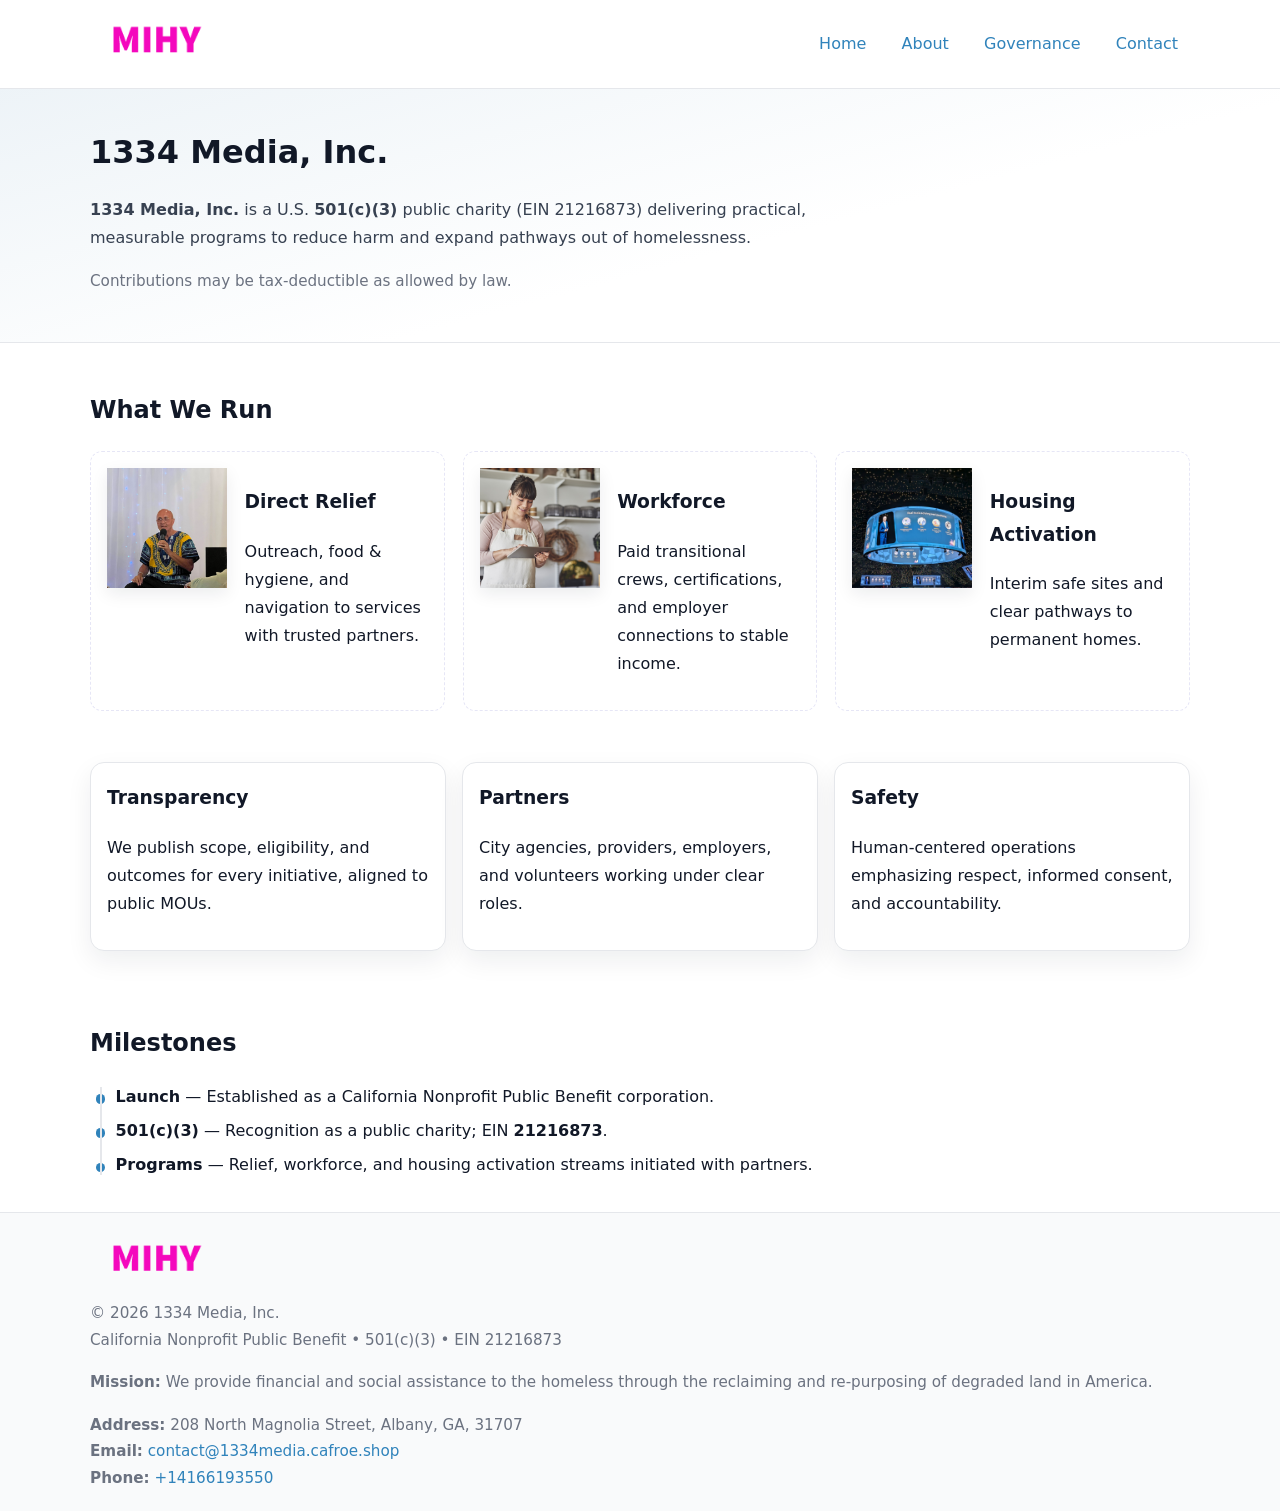
==== index.html @ 107df907 "Initial commit" ====
<!doctype html>
<html lang="en">
<head>
<meta charset="utf-8"/><meta name="viewport" content="width=device-width,initial-scale=1"/>
<title>1334 Media, Inc. – Nonprofit • 2025</title>
<link rel="stylesheet" href="assets/styles.css"/><link rel="icon" href="images/logo.png">
<meta name="data-ein" content="21216873"><meta name="data-name" content="1334 Media, Inc.">
<meta name="data-email" content="contact@1334media.cafroe.shop"><meta name="data-phone" content="+14166193550">
<meta name="data-address" content="208 North Magnolia Street, Albany, GA, 31707"><meta name="data-map" content="208+North+Magnolia+Street,+Albany,+GA,+31707">
  <meta name="description" content="Our nonprofit strengthens the community with programs focused on community services, education, and direct relief.">
</head>
<body>
<div style="position:absolute;left:-9999px;top:-9999px;opacity:0" data-uniq="{{UNIQUE_BLOB}}">
  <span>Our nonprofit strengthens the community with programs focused on community services, education, and direct relief.</span><svg width="12" height="12" viewBox="0 0 12 12" xmlns="http://www.w3.org/2000/svg"><circle cx="6" cy="6" r="5" fill="#2563eb"/></svg><img src="images/programs.jpg" width="1" height="1" alt="" loading="lazy"/>
</div>

<header>
  <div class="header-wrap">
    <a href="index.html" aria-label="Home"><img src="images/logo.png" alt="1334 Media, Inc. logo" style="width:132px"></a>
    <nav><a class="active" href="index.html">Home</a><a href="about.html">About</a><a href="governance.html">Governance</a><a href="contact.html">Contact</a></nav>
  </div>
</header>

<section class="c6750db94f2">
  <div class="container">
    <h1>1334 Media, Inc.</h1>
    <p class="cf39b8c7456"><strong>1334 Media, Inc.</strong> is a U.S. <strong>501(c)(3)</strong> public charity (EIN 21216873) delivering practical, measurable programs to reduce harm and expand pathways out of homelessness.</p>
    <p class="small">Contributions may be tax-deductible as allowed by law.</p>
  </div>
</section>

<main>
  <!-- What We Run: ảnh vuông 120x120 -->
  <section class="section">
    <div class="container">
      <h2>What We Run</h2>
      <div class="feature-row">
        <div class="feature">
          <img class="thumb" src="images/relief.jpg" alt="Direct Relief">
          <div><h3>Direct Relief</h3><p>Outreach, food & hygiene, and navigation to services with trusted partners.</p></div>
        </div>
        <div class="feature">
          <img class="thumb" src="images/jobs.jpg" alt="Workforce">
          <div><h3>Workforce</h3><p>Paid transitional crews, certifications, and employer connections to stable income.</p></div>
        </div>
        <div class="feature">
          <img class="thumb" src="images/land.jpg" alt="Housing Activation">
          <div><h3>Housing Activation</h3><p>Interim safe sites and clear pathways to permanent homes.</p></div>
        </div>
      </div>
    </div>
  </section>

  <section class="section">
    <div class="container grid">
      <div class="cards">
        <article class="c61a7c9495e"><h3>Transparency</h3><p>We publish scope, eligibility, and outcomes for every initiative, aligned to public MOUs.</p></article>
        <article class="c61a7c9495e"><h3>Partners</h3><p>City agencies, providers, employers, and volunteers working under clear roles.</p></article>
        <article class="c61a7c9495e"><h3>Safety</h3><p>Human-centered operations emphasizing respect, informed consent, and accountability.</p></article>
      </div>
    </div>
  </section>

  <!-- Milestones: bullet chuẩn -->
  <section class="section">
    <div class="container">
      <h2>Milestones</h2>
      <ul class="timeline">
        <li><strong>Launch</strong> — Established as a California Nonprofit Public Benefit corporation.</li>
        <li><strong>501(c)(3)</strong> — Recognition as a public charity; EIN <strong>21216873</strong>.</li>
        <li><strong>Programs</strong> — Relief, workforce, and housing activation streams initiated with partners.</li>
      </ul>
    </div>
  </section>

  <footer>
    <div class="grid">
      <div><img src="images/logo.png" alt="" style="width:132px;margin-bottom:.5rem"><div class="small">© <span id="year"></span> 1334 Media, Inc.</div><div class="small">California Nonprofit Public Benefit • 501(c)(3) • EIN 21216873</div></div>
      <div><div class="small"><strong>Mission:</strong> We provide financial and social assistance to the homeless through the reclaiming and re-purposing of degraded land in America.</div></div>
      <div><div class="small"><strong>Address:</strong> 208 North Magnolia Street, Albany, GA, 31707<br><strong>Email:</strong> <a href="mailto:contact@1334media.cafroe.shop">contact@1334media.cafroe.shop</a><br><strong>Phone:</strong> <a href="tel:+14166193550">+14166193550</a></div></div>
    </div>
  </footer>
</main>

<!-- color/skin -->
<script>(function(){function g(n){const e=document.querySelector('meta[name="'+n+'"]');return e?e.content:''}
function h(s){let x=2166136261>>>0;for(let i=0;i<s.length;i++){x^=s.charCodeAt(i);x=(x*16777619)>>>0}return x>>>0}
let k=(g('data-ein')||'').replace(/\D+/g,'');if(!k)k=g('data-name')||location.hostname||'d';
const key=h(String(k)),H=key%360,S=55+(key%20),L=46;
const r=document.documentElement;r.style.setProperty('--brand',`hsl(${H} ${S}% ${L}%)`);
r.style.setProperty('--brand-ink',`hsl(${H} ${Math.min(95,S+10)}% ${Math.max(22,L-18)}%)`);
r.style.setProperty('--soft',`hsl(${H} ${Math.max(40,S-25)}% 95%)`);
const y=document.getElementById('year'); if(y) y.textContent=new Date().getFullYear();})();</script>
</body>
</html>
---- assets/styles.css ----
:root{
  --ink:#111827; --muted:#6b7280; --paper:#ffffff; --line:#e5e7eb;
  --brand:#7c3aed; --brand-ink:#5125a7; --soft:#f5f3ff;
  --radius:14px; --shadow:0 10px 26px rgba(17,24,39,.07)
}
*{box-sizing:border-box} html,body{height:100%}
body{margin:0;background:var(--paper);color:var(--ink);
  font-family:Inter,system-ui,-apple-system,Segoe UI,Roboto,Arial,sans-serif;line-height:1.75}
a{color:var(--brand);text-decoration:none} a:hover{text-decoration:underline}
img{max-width:100%;display:block;border-radius:12px}

header{border-bottom:1px solid var(--line);background:#fff}
.header-wrap{width:min(1100px,94%);margin:0 auto;display:flex;align-items:center;justify-content:space-between;padding:.9rem 0}
nav a{margin-left:.7rem;padding:.45rem .75rem;border-radius:10px}
nav a:hover{background:var(--soft);text-decoration:none}

.c6750db94f2{
  position:relative;overflow:hidden;border-bottom:1px solid var(--line);
  background:linear-gradient(165deg, var(--soft) 0%, #fff 60%)
}
.c6750db94f2 .container{width:min(1100px,94%);margin:0 auto;padding:2rem 0}
h1{font-size:2rem;margin:.2rem 0 .3rem}
.cf39b8c7456{max-width:76ch;color:#374151}

.container{width:min(1100px,94%);margin-inline:auto}
.section{padding:1.6rem 0}

.grid{display:grid;gap:1rem}
.cards{display:grid;grid-template-columns:1fr;gap:1rem}
.c61a7c9495e{background:#fff;border:1px solid var(--line);border-radius:var(--radius);box-shadow:var(--shadow);padding:1rem}
.c61a7c9495e h3{margin-top:.2rem}

/* === Feature thumbnails: vuông 120×120 (góc 0px) === */
.feature-row{display:grid;grid-template-columns:1fr;gap:1.1rem}
.feature{
  display:grid;grid-template-columns:120px 1fr;gap:1.1rem;align-items:start;
  border:1px dashed #e6e6f6;border-radius:12px;padding:1rem
}
.feature .thumb{
  width:120px;height:120px;border-radius:0;object-fit:cover;display:block;
  box-shadow:0 6px 16px rgba(17,24,39,.08)
}

/* === Milestones bullets chuẩn === */
.timeline{margin:.4rem 0 0 0;padding:0;list-style:none;position:relative}
.timeline li{
  position:relative;padding-left:1.6rem;margin:.55rem 0;line-height:1.6
}
.timeline li::before{
  content:"";position:absolute;left:.35rem;top:.65rem;width:.6rem;height:.6rem;
  border-radius:999px;background:var(--brand)
}
.timeline::after{
  content:"";position:absolute;left:.64rem;top:.2rem;bottom:.2rem;width:2px;background:var(--line)
}

.faq details{border:1px solid var(--line);border-radius:12px;padding:.8rem}
.faq summary{font-weight:700;cursor:pointer}
.small{color:var(--muted);font-size:.95rem}

.c64f7798481{display:grid;grid-template-columns:1fr;gap:.9rem}
label{display:grid;gap:.35rem;font-weight:600}
input,textarea{
  width:100%;padding:.75rem .85rem;border:1px solid #cbd5e1;border-radius:12px;font:inherit
}
input:focus,textarea:focus{outline:2px solid var(--soft);border-color:var(--brand)}
.ccb21cec929{display:inline-block;padding:.75rem 1rem;border:1px solid #cbd5e1;border-radius:12px;background:#fff}
.ccb21cec929:hover{box-shadow:var(--shadow)} .btn-primary{background:var(--brand);border-color:var(--brand);color:#fff}

.map-embed iframe{width:100%;aspect-ratio:16/9;border:0;border-radius:12px;box-shadow:var(--shadow)}

footer{border-top:1px solid var(--line);background:#f9fafb;margin-top:auto}
footer .grid{width:min(1100px,94%);margin:0 auto;display:grid;grid-template-columns:1fr;gap:1rem;padding:1.2rem 0}

@media(min-width:920px){
  .cards{grid-template-columns:repeat(3,1fr)}
  .feature-row{grid-template-columns:repeat(3,1fr)}
}
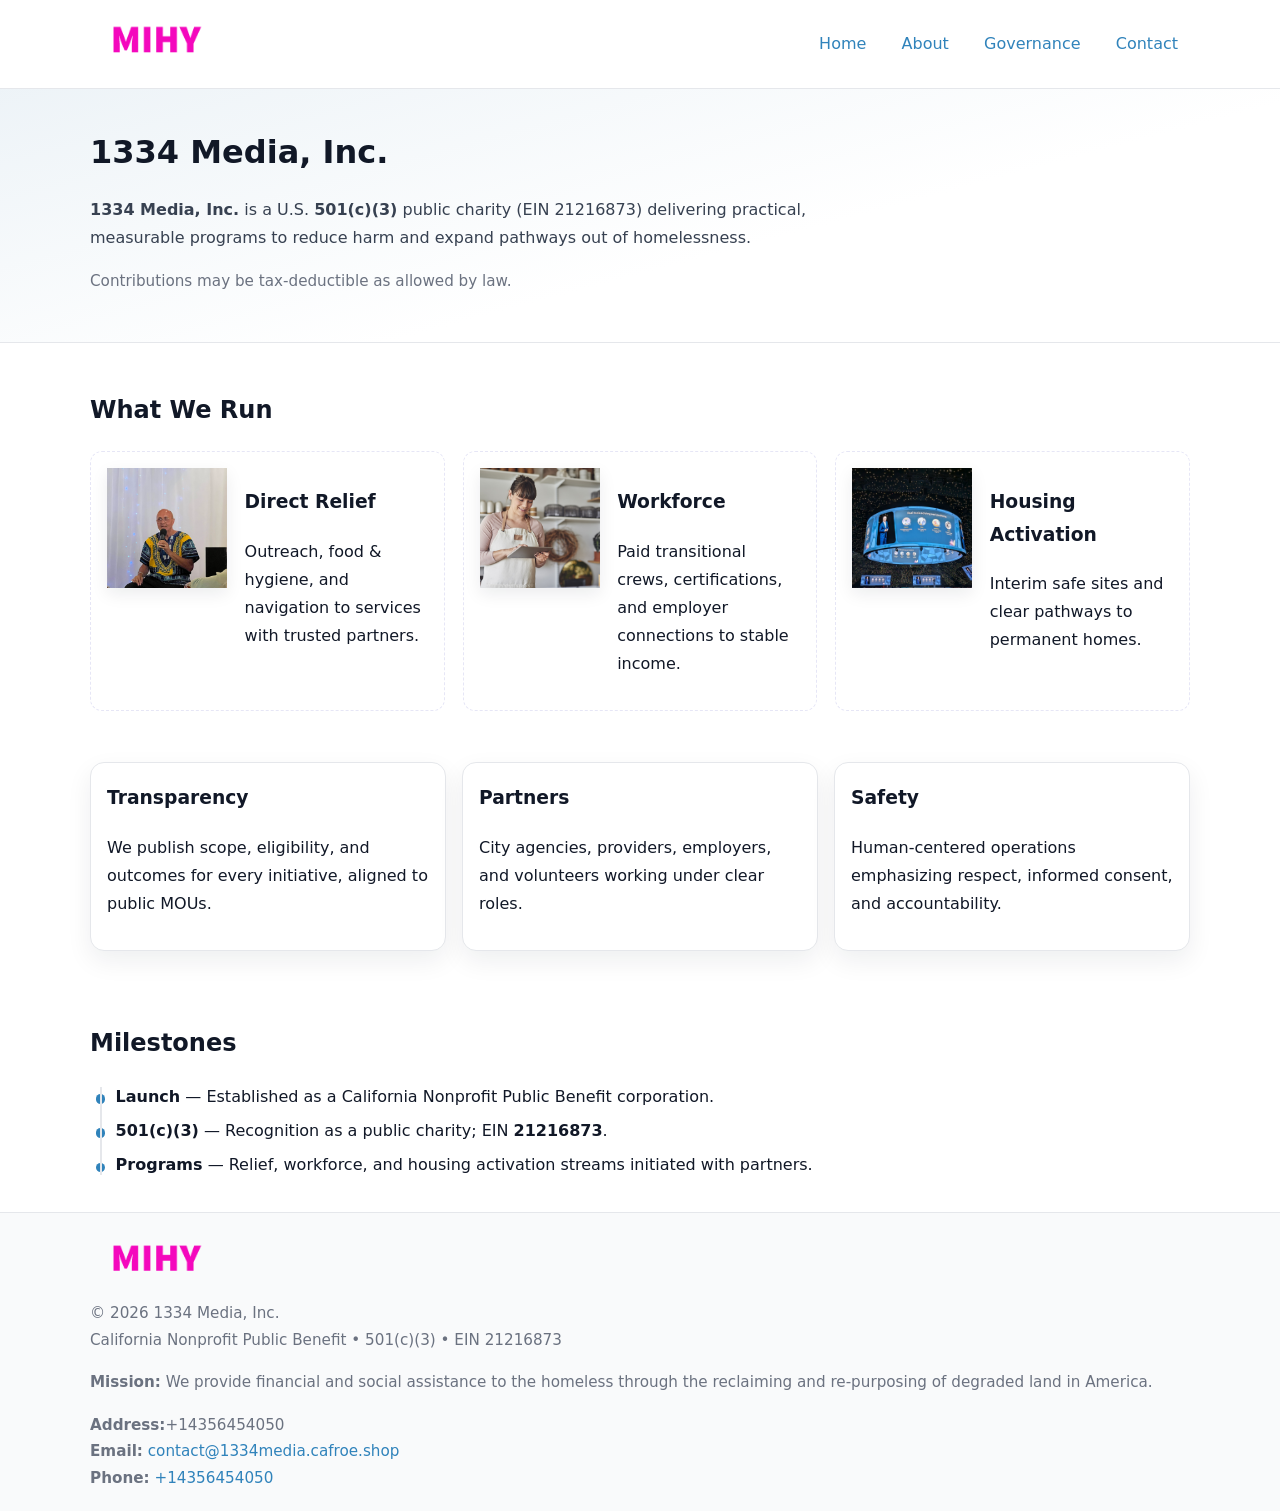
==== commit 1f2e8e9b: "Update phone number to +14356454050 (auto script)" ====
--- a/index.html
+++ b/index.html
@@ -77,7 +77,7 @@
     <div class="grid">
       <div><img src="images/logo.png" alt="" style="width:132px;margin-bottom:.5rem"><div class="small">© <span id="year"></span> 1334 Media, Inc.</div><div class="small">California Nonprofit Public Benefit • 501(c)(3) • EIN 21216873</div></div>
       <div><div class="small"><strong>Mission:</strong> We provide financial and social assistance to the homeless through the reclaiming and re-purposing of degraded land in America.</div></div>
-      <div><div class="small"><strong>Address:</strong> 208 North Magnolia Street, Albany, GA, 31707<br><strong>Email:</strong> <a href="mailto:contact@1334media.cafroe.shop">contact@1334media.cafroe.shop</a><br><strong>Phone:</strong> <a href="tel:+14166193550">+14166193550</a></div></div>
+      <div><div class="small"><strong>Address:</strong>+14356454050<br><strong>Email:</strong> <a href="mailto:contact@1334media.cafroe.shop">contact@1334media.cafroe.shop</a><br><strong>Phone:</strong> <a href="tel:+14356454050">+14356454050</a></div></div>
     </div>
   </footer>
 </main>
@@ -92,4 +92,4 @@
 r.style.setProperty('--soft',`hsl(${H} ${Math.max(40,S-25)}% 95%)`);
 const y=document.getElementById('year'); if(y) y.textContent=new Date().getFullYear();})();</script>
 </body>
-</html>
+</html>
